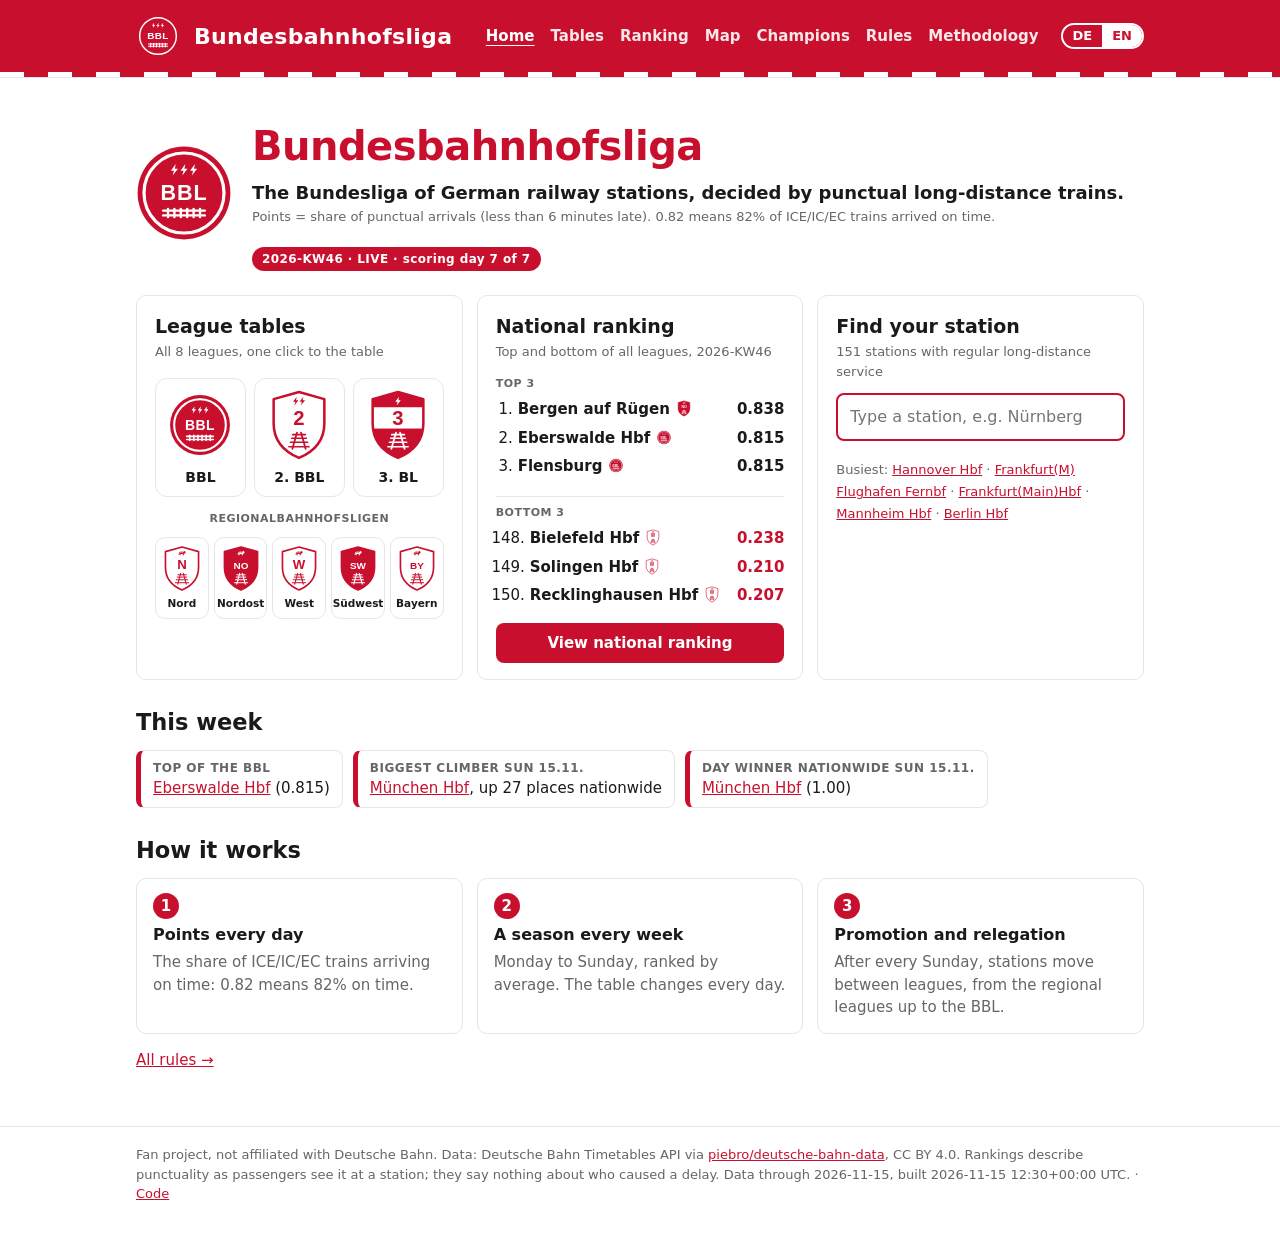
==== docs/index.html @ b78bf8c7 "Map page: 16 states coloured by punctuality relative to Germany - Day / week (any KW) / 4 weeks, cum" ====
<!doctype html>
<html lang="de">
<head>
<meta charset="utf-8">
<meta name="viewport" content="width=device-width, initial-scale=1">
<title>Bundesbahnhofsliga · Die Liga der Bahnhöfe</title>
<meta name="description" content="Die Bundesliga der Bahnhöfe: eine wöchentliche Tabelle der deutschen Fernverkehrsbahnhöfe, entschieden von pünktlichen ICE, IC und EC. The Bundesliga of German railway stations, decided by punctual long-distance trains.">
<meta property="og:type" content="website">
<meta property="og:url" content="https://awthura.github.io/bundesbahnhofsliga/">
<meta property="og:title" content="Bundesbahnhofsliga · Die Bundesliga der Bahnhöfe">
<meta property="og:description" content="Nur jeder zweite Fernzug kommt pünktlich an. Wie schlägt sich dein Bahnhof? Jede Woche eine Tabelle mit Auf- und Abstieg. Only every second long-distance train is on time: how does your station rank?">
<meta property="og:image" content="https://awthura.github.io/bundesbahnhofsliga/assets/share.png?v=kw45">
<meta property="og:image:width" content="1200">
<meta property="og:image:height" content="630">
<meta name="twitter:card" content="summary_large_image">
<link rel="icon" href="assets/logos/favicon.svg">
<link rel="stylesheet" href="assets/style.css?v=07614f7e9a">
<script>(function(){var l;try{l=new URLSearchParams(location.search).get("lang")||localStorage.getItem("bbl-lang")}catch(e){}
if(l!=="de"&&l!=="en")l=/^de\b/i.test(navigator.language||"")?"de":"en";document.documentElement.dataset.lang=l;document.documentElement.lang=l})();</script>
<script>(function(){var p=new URLSearchParams(location.search);if(p.has("liga")||p.has("season")){location.replace("tables.html"+location.search);}})();</script>
</head>
<body>
<main class="wrap home">
  <section class="hero">
    <img src="assets/logos/bbl.svg" alt="" class="hero-logo">
    <div>
      <h1 class="hero-title">Bundesbahnhofsliga</h1>
      <p class="tagline" id="tagline"></p>
      <p class="sub score-hint" id="score-hint"></p>
      <span class="live-pill" id="live"></span>
    </div>
  </section>

  <section class="home-grid">
    <div class="card home-card" id="card-tables">
      <h2 id="t-tables"></h2><p class="sub" id="t-tables-sub"></p>
      <div class="crest-row" id="crests"></div>
      <div class="crest-label" id="regional"></div>
      <div class="crest-row small" id="crests-rl"></div>
    </div>
    <div class="card home-card" id="card-ranking">
      <h2 id="t-ranking"></h2><p class="sub" id="t-ranking-sub"></p>
      <div class="podium-label" id="top-label"></div>
      <ol class="podium" id="podium"></ol>
      <div class="podium-label" id="bottom-label"></div>
      <ol class="podium bottom" id="bottom"></ol>
      <a class="btn" id="ranking-btn" href="ranking.html"></a>
    </div>
    <div class="card home-card" id="card-search">
      <h2 id="t-search"></h2><p class="sub" id="t-search-sub"></p>
      <div class="search">
        <input id="q" type="search" autocomplete="off" spellcheck="false" aria-autocomplete="list" aria-controls="results">
        <ul id="results" role="listbox"></ul>
      </div>
      <p class="popular" id="popular"></p>
    </div>
  </section>

  <h2 id="t-week"></h2>
  <div class="badges" id="week"></div>

  <h2 id="t-how"></h2>
  <div class="steps" id="steps"></div>
  <p><a id="rules-link" href="rules.html"></a></p>
</main>
<script src="assets/app.js?v=5f9eadd17e"></script>
<script>
chrome("index.html");
const $$ = (id, txt) => ($(id).textContent = txt);
$$("#tagline", T.tagline); $$("#score-hint", T.score_hint);
$$("#t-tables", T.home_tables); $$("#t-tables-sub", T.home_tables_sub); $$("#regional", "Regionalbahnhofsligen");
$$("#t-ranking", T.home_ranking); $$("#ranking-btn", T.home_ranking_btn);
$$("#t-search", T.home_search); $("#q").placeholder = T.home_search_ph;
$$("#t-week", T.home_week); $$("#t-how", T.home_how); $$("#rules-link", T.home_rules + " →");
$("#steps").innerHTML = T.home_steps.map(([n, h, t]) => `<div class="card step"><b class="step-n">${n}</b><h3>${h}</h3><p class="sub">${t}</p></div>`).join("");

(async () => {
  const meta = await getJSON("data/meta.json");
  stamp(meta);
  const s = await getJSON(`data/season/${meta.latest}.json`);
  const k = s.matchdays.length - 1;
  $$("#live", s.complete ? T.home_done(s.id) : T.home_live(s.id, s.matchdays.length));

  // league tables card: the three national leagues
  // all leagues, each straight to its table: national ones big, the five regional ones smaller
  const crest = (l, label) => `<a href="tables.html?liga=${l}&lang=${LANG}" class="crest-link" title="${esc(s.leagues[l].name)}"><img src="${logo(l)}" alt=""><span>${esc(label)}</span></a>`;
  $("#crests").innerHTML = s.league_order.filter((l) => !l.startsWith("RL")).map((l) => crest(l, s.leagues[l].short)).join("");
  $("#crests-rl").innerHTML = s.league_order.filter((l) => l.startsWith("RL")).map((l) => crest(l, s.leagues[l].name.replace("Regionalbahnhofsliga ", ""))).join("");

  // national ranking card: top 3 this week
  const nat = nationalTable(s, k);
  $$("#t-ranking-sub", T.home_ranking_sub(s.id));
  const item = (r) => `<li value="${r.nrank}"><a href="${stLink(r.eva)}">${esc(r.station)}</a> <img src="${logo(r.league)}" alt="" title="${esc(s.leagues[r.league].short)}"> <b>${num(r.avg, 3)}</b></li>`;
  $$("#top-label", T.home_top3); $$("#bottom-label", T.home_bottom3);
  $("#podium").innerHTML = nat.slice(0, 3).map(item).join("");
  const ranked = nat.filter((r) => r.ranked);   // only stations scored on enough days count as bottom 3
  $("#bottom").innerHTML = ranked.slice(-3).map(item).join("");
  $("#ranking-btn").href = `ranking.html?lang=${LANG}`;

  // this week: BBL leader, biggest climber since the day before, day winner nationwide
  const items = [];
  const bbl = s.leagues["1"]?.tables[k]?.find((r) => r.ranked);
  if (bbl) items.push([T.home_leader, `<a href="${stLink(bbl.eva)}">${esc(bbl.station)}</a> (${num(bbl.avg, 3)})`]);
  if (k > 0) {
    const before = Object.fromEntries(nationalTable(s, k - 1).map((r) => [r.eva, r.nrank]));
    const up = nat.filter((r) => before[r.eva]).map((r) => [r, before[r.eva] - r.nrank]).sort((a, b) => b[1] - a[1])[0];
    if (up && up[1] > 0) items.push([T.home_climber(dayLabel(s.matchdays[k])), `<a href="${stLink(up[0].eva)}">${esc(up[0].station)}</a>, ${T.home_climb_txt(up[1])}`]);
  }
  let best = null;
  for (const r of nat) { const p = r.form[r.form.length - 1]; if (p != null && (!best || p > best.p)) best = { p, r }; }
  if (best) items.push([T.home_day(dayLabel(s.matchdays[k])), `<a href="${stLink(best.r.eva)}">${esc(best.r.station)}</a> (${num(best.p)})`]);
  $("#week").innerHTML = items.map(([h, v]) => `<div class="badge"><b>${h}</b>${v}</div>`).join("");

  // search
  const list = Object.entries(meta.stations).map(([eva, x]) => ({ eva, name: x.name, league: x.league, key: fold(x.name) }));
  $$("#t-search-sub", T.home_search_sub(list.filter((x) => x.league).length));
  const q = $("#q"), res = $("#results");
  let hits = [], sel = 0;
  const draw = () => {
    const t = fold(q.value);
    if (!t) { res.innerHTML = ""; return; }
    const words = t.split(" ");
    hits = list.filter((x) => words.every((w) => x.key.includes(w)))
      .sort((a, b) => (a.key.startsWith(t) ? 0 : 1) - (b.key.startsWith(t) ? 0 : 1) || a.name.localeCompare(b.name, "de")).slice(0, 8);
    sel = Math.min(sel, Math.max(hits.length - 1, 0));
    res.innerHTML = hits.length ? hits.map((x, i) => `<li role="option" class="${i === sel ? "on" : ""}" data-i="${i}">
      ${x.league ? `<img src="${logo(x.league)}" alt="">` : ""}<span>${esc(x.name)}</span></li>`).join("")
      : `<li class="none">${T.home_search_none}</li>`;
    res.querySelectorAll("li[data-i]").forEach((li) => (li.onmousedown = () => go(hits[+li.dataset.i])));
  };
  const go = (x) => { if (x) location.href = stLink(x.eva); };
  q.addEventListener("input", () => { sel = 0; draw(); });
  const busiest = list.filter((x) => x.league).sort((a, b) => (meta.stations[b.eva].per_day || 0) - (meta.stations[a.eva].per_day || 0)).slice(0, 5);
  $("#popular").innerHTML = `${T.home_popular}: ` + busiest.map((x) => `<a href="${stLink(x.eva)}">${esc(x.name)}</a>`).join(" · ");
  const pre = new URLSearchParams(location.search).get("q");
  if (pre) { q.value = pre; draw(); }
  q.addEventListener("keydown", (e) => {
    if (e.key === "ArrowDown") { sel = Math.min(sel + 1, hits.length - 1); draw(); e.preventDefault(); }
    else if (e.key === "ArrowUp") { sel = Math.max(sel - 1, 0); draw(); e.preventDefault(); }
    else if (e.key === "Enter") go(hits[sel]);
    else if (e.key === "Escape") { q.value = ""; draw(); }
  });
})().catch((e) => { console.error(e); $("#week").innerHTML = `<p>${T.load_error(esc(e.message))}</p>`; });
</script>
</body>
</html>
---- docs/assets/style.css ----
:root {
  --red: #c8102e;
  --red-dark: #9b0c23;
  --red-soft: #fbe9ec;
  --ink: #1a1a1a;
  --muted: #666;
  --line: #e6e6e6;
  --bg: #ffffff;
  --panel: #ffffff;
  --up: #1f7a3a;
  --up-soft: #e6f4ea;
  --down-soft: #fde8e8;
  --po-soft: #fff4d6;
}
@media (prefers-color-scheme: dark) {
  :root:not([data-theme="light"]) {
    --ink: #f2f2f2; --muted: #a8a8a8; --line: #333; --bg: #141414; --panel: #1c1c1c;
    --red-soft: #3a1219; --up-soft: #15301e; --down-soft: #3a1515; --po-soft: #3a3012; --up: #59c27a;
  }
}
* { box-sizing: border-box; }
html, body { margin: 0; background: var(--bg); color: var(--ink);
  font: 15px/1.5 system-ui, -apple-system, "Segoe UI", Roboto, Helvetica, Arial, sans-serif; }
a { color: var(--red); }
header.top { background: var(--red); color: #fff; }
header.top .wrap { display: flex; align-items: center; gap: 14px; padding: 14px 16px; }
header.top img { width: 44px; height: 44px; }
header.top h1 { margin: 0; font-size: 22px; letter-spacing: .3px; font-weight: 900; }
header.top h1 a { color: #fff; text-decoration: none; }
header.top nav { margin-left: auto; display: flex; gap: 16px; align-items: center; }
header.top nav a { color: #fff; text-decoration: none; font-weight: 600; opacity: .9; }
header.top nav a:hover, header.top nav a.on { opacity: 1; text-decoration: underline; text-underline-offset: 4px; }
.stripe { height: 6px; background: repeating-linear-gradient(90deg, #fff 0 24px, var(--red) 24px 48px); border-bottom: 1px solid var(--line); }
.wrap { max-width: 1040px; margin: 0 auto; padding: 0 16px; }
main.wrap { padding-top: 20px; padding-bottom: 40px; }
.sub { color: var(--muted); margin: 4px 0 16px; }

.tabs { display: flex; gap: 8px; flex-wrap: wrap; margin: 12px 0; }
.tab { display: flex; align-items: center; gap: 8px; border: 2px solid var(--red); background: var(--panel);
  color: var(--red); padding: 6px 12px 6px 8px; border-radius: 999px; font-weight: 700; cursor: pointer; font-size: 14px; }
.tab img { width: 22px; height: 26px; }
.tab.on { background: var(--red); color: #fff; }
.matchdays { display: flex; gap: 6px; flex-wrap: wrap; align-items: center; margin: 8px 0 14px; color: var(--muted); font-size: 13px; }
.matchdays button { border: 1px solid var(--line); background: var(--panel); color: var(--ink); border-radius: 6px;
  padding: 4px 9px; cursor: pointer; font: inherit; }
.matchdays button.on { border-color: var(--red); background: var(--red); color: #fff; }
select { font: inherit; padding: 4px 6px; border-radius: 6px; border: 1px solid var(--line); background: var(--panel); color: var(--ink); }

.league-head { display: flex; align-items: center; gap: 14px; margin: 8px 0; }
.league-head img { width: 56px; height: 66px; }
.league-head h2 { margin: 0; font-size: 22px; }
.badges { display: flex; gap: 10px; flex-wrap: wrap; margin: 10px 0 16px; }
.badge { border: 1px solid var(--line); border-left: 5px solid var(--red); border-radius: 8px; padding: 8px 12px; background: var(--panel); min-width: 190px; }
.badge b { display: block; font-size: 12px; color: var(--muted); text-transform: uppercase; letter-spacing: .5px; }

.tablewrap { overflow-x: auto; border: 1px solid var(--line); border-radius: 10px; }
table { border-collapse: collapse; width: 100%; background: var(--panel); }
th, td { padding: 8px 10px; text-align: left; white-space: nowrap; }
thead th { background: var(--ink); color: var(--bg); font-size: 12px; text-transform: uppercase; letter-spacing: .5px; }
tbody tr { border-top: 1px solid var(--line); }
td.num, th.num { text-align: right; font-variant-numeric: tabular-nums; }
td.rank { font-weight: 800; width: 1%; }
tr.up td.rank { box-shadow: inset 4px 0 var(--up); }
tr.up { background: var(--up-soft); }
tr.down td.rank { box-shadow: inset 4px 0 var(--red); }
tr.down { background: var(--down-soft); }
tr.po td.rank { box-shadow: inset 4px 0 #d99a00; }
tr.po { background: var(--po-soft); }
.legend .lp::before { background: #d99a00; }
tr.unranked { color: var(--muted); }
td.st a { color: var(--ink); text-decoration: none; font-weight: 600; }
td.st a:hover { color: var(--red); text-decoration: underline; }
.tag { font-size: 11px; font-weight: 700; padding: 1px 6px; border-radius: 4px; margin-left: 6px; vertical-align: 1px; }
.tag.new { background: var(--red-soft); color: var(--red); }
.tag.up { background: var(--up-soft); color: var(--up); }
.trend { font-weight: 700; font-size: 13px; }
.trend.u { color: var(--up); } .trend.d { color: var(--red); } .trend.s { color: var(--muted); }
.form { display: inline-flex; gap: 3px; }
.form i { width: 18px; height: 18px; border-radius: 3px; display: inline-block; font-style: normal; font-size: 9px;
  line-height: 18px; text-align: center; color: #fff; font-weight: 700; }
.form i.x { background: var(--line); color: var(--muted); }
.legend { display: flex; gap: 16px; flex-wrap: wrap; font-size: 13px; color: var(--muted); margin: 10px 0; }
.legend span::before { content: ""; display: inline-block; width: 12px; height: 12px; border-radius: 2px; margin-right: 6px; vertical-align: -1px; }
.legend .lu::before { background: var(--up); } .legend .ld::before { background: var(--red); }

.moves { display: grid; grid-template-columns: repeat(auto-fit, minmax(240px, 1fr)); gap: 12px; }
.card { border: 1px solid var(--line); border-radius: 10px; padding: 12px 14px; background: var(--panel); }
.card h3 { margin: 0 0 6px; font-size: 15px; }
.card ul { margin: 0; padding-left: 18px; }

.prose { max-width: 720px; }
.prose h2 { border-bottom: 3px solid var(--red); padding-bottom: 4px; margin-top: 32px; }
.example { background: var(--red-soft); border-radius: 10px; padding: 12px 16px; }
.crests { display: flex; gap: 18px; flex-wrap: wrap; }
.crests figure { margin: 0; text-align: center; font-size: 13px; max-width: 170px; }
.crests img { width: 70px; height: 83px; }

.chart { width: 100%; height: 180px; }
.kpis { display: grid; grid-template-columns: repeat(auto-fit, minmax(150px, 1fr)); gap: 10px; margin: 14px 0; }
.kpi { border: 1px solid var(--line); border-radius: 10px; padding: 10px 12px; background: var(--panel); }
.kpi b { display: block; font-size: 22px; }
.kpi span { color: var(--muted); font-size: 12px; }

footer { border-top: 1px solid var(--line); color: var(--muted); font-size: 13px; padding: 18px 0 30px; }
@media (max-width: 960px) { .hide-md { display: none; } }
@media (max-width: 980px) {   /* five menu items + language switch: move the menu under the title */
  header.top .wrap { flex-wrap: wrap; gap: 10px; }
  header.top nav { margin-left: 0; width: 100%; flex-wrap: wrap; gap: 6px 14px; }
  header.top nav .lang { margin-left: auto; }
}
@media (max-width: 640px) {
  header.top .wrap { flex-wrap: wrap; gap: 10px; padding: 12px 16px; }
  header.top img { width: 36px; height: 36px; }
  header.top h1 { font-size: 20px; }
  header.top nav { margin-left: 0; width: 100%; gap: 6px 12px; font-size: 14px; flex-wrap: wrap; }
  header.top nav .lang { margin-left: auto; }
  main.wrap { padding-top: 14px; }
  th, td { padding: 7px 5px; }
  th:first-child, td:first-child { padding-left: 8px; }
  th:last-child, td:last-child { padding-right: 8px; }
  td.st { white-space: normal; min-width: 0; }
  td.num, th.num { padding-left: 12px; }
  .hide-sm { display: none; }
  /* swipeable single rows instead of 4 rows of pills */
  .tabs, #matchdays { flex-wrap: nowrap; overflow-x: auto; scrollbar-width: none; -webkit-overflow-scrolling: touch;
    margin-right: -16px; padding-right: 16px; scroll-padding: 0 16px; }
  .tabs::-webkit-scrollbar, #matchdays::-webkit-scrollbar { display: none; }
  .tab, #matchdays button { flex: 0 0 auto; }
  #matchdays { white-space: nowrap; }
  .league-head img { width: 44px; height: 52px; }
  .league-head h2 { font-size: 19px; }
  .badges { gap: 8px; }
  .badge { min-width: 0; flex: 1 1 140px; padding: 6px 10px; font-size: 14px; }
  .badge b { font-size: 10px; }
  .legend { gap: 6px 14px; font-size: 12px; }
  .kpi b { font-size: 19px; }
  .crests { gap: 12px; }
  .crests img { width: 56px; height: 66px; }
  .crests figure { max-width: 46%; }
}

/* language switcher and bilingual blocks */
header.top nav .lang { display: inline-flex; border: 2px solid #fff; border-radius: 999px; overflow: hidden; margin-left: 6px; }
header.top nav .lang a { padding: 1px 10px; font-size: 13px; opacity: 1; text-decoration: none; }
header.top nav .lang a.on { background: #fff; color: var(--red); }
html[data-lang="de"] .i18n[lang="en"], html[data-lang="en"] .i18n[lang="de"] { display: none; }
.tagline { margin: 0 0 2px; font-size: 16px; font-weight: 600; line-height: 1.4; }
@media (max-width: 640px) { .tagline { font-size: 14px; } }

/* forecast card */
.forecast-card { border: 1px solid var(--line); border-radius: 12px; padding: 14px 16px; background: var(--panel); margin: 16px 0 6px; }
.forecast-card h3 { margin: 0 0 4px; font-size: 13px; text-transform: uppercase; letter-spacing: .5px; color: var(--muted); }
.mk-head { display: grid; grid-template-columns: 1fr 1fr; gap: 20px; align-items: center; margin-bottom: 6px; }
.mk-q { font-size: 18px; font-weight: 700; line-height: 1.35; }
.mk-odds { display: grid; grid-template-columns: 1fr 1fr; gap: 10px; }
.mk-odds > div { border-radius: 10px; padding: 10px 14px; display: flex; justify-content: space-between; align-items: baseline; font-weight: 700; }
.mk-odds b { font-size: 24px; }
.mk-yes { background: var(--up-soft); color: var(--up); }
.mk-no { background: var(--down-soft); color: var(--red); }
.mk-bar { height: 8px; border-radius: 999px; background: var(--red); overflow: hidden; margin: 10px 0 4px; }
.mk-bar i { display: block; height: 100%; background: var(--up); }
.mk-chart { width: 100%; display: block; }
.mk-small { font-size: 12px; }
@media (max-width: 640px) { .mk-head { grid-template-columns: 1fr; gap: 12px; } .mk-q { font-size: 16px; } .mk-odds b { font-size: 20px; } }
.pyramid { border: 1px solid var(--line); border-radius: 12px; padding: 12px; background: var(--panel); }
.kpi b.kpi-small { font-size: 18px; }
.kpi b.kpi-small span, .kpi b span { display: block; font-size: 12px; font-weight: 400; color: var(--muted); margin-top: 2px; }
.kpi b.kpi-small a { color: var(--ink); }
.score-hint { margin: 0 0 14px; font-size: 13px; }
.freq { border: 1px solid var(--line); border-radius: 10px; padding: 10px 12px; background: var(--panel); margin: 4px 0 10px; }
.freq-row { display: flex; gap: 12px; align-items: center; flex-wrap: wrap; }
.freq input[type=range] { flex: 1 1 220px; accent-color: var(--red); }
.freq-presets { display: flex; gap: 6px; flex-wrap: wrap; }
.freq-presets button { border: 1px solid var(--line); background: var(--panel); color: var(--ink); border-radius: 6px; padding: 4px 9px; cursor: pointer; font: inherit; font-size: 13px; }
.freq-presets button.on { border-color: var(--red); background: var(--red); color: #fff; }
.freq .sub { margin: 6px 0 0; font-size: 13px; }

/* homepage */
.home h2 { margin: 26px 0 10px; }
.hero { display: flex; gap: 20px; align-items: center; padding: 18px 0 6px; }
.hero-logo { width: 96px; height: 96px; flex: 0 0 auto; }
.hero-title { margin: 0; font-size: 40px; font-weight: 900; letter-spacing: -0.5px; color: var(--red); }
.hero .tagline { font-size: 18px; margin: 4px 0 2px; }
.live-pill { display: inline-block; margin-top: 6px; background: var(--red); color: #fff; font-weight: 700; font-size: 12px;
  letter-spacing: .4px; border-radius: 999px; padding: 3px 10px; }
.home-grid { display: grid; grid-template-columns: repeat(3, 1fr); gap: 14px; margin-top: 18px; }
.home-card { display: flex; flex-direction: column; padding: 16px 18px; }
.home-card h2 { margin: 0; font-size: 19px; }
.home-card .sub { margin: 2px 0 12px; font-size: 13px; }
.crest-row { display: flex; justify-content: space-around; gap: 8px; margin: 4px 0 12px; }
.crest-link { display: flex; flex-direction: column; align-items: center; gap: 6px; color: var(--ink); text-decoration: none; font-weight: 700; font-size: 14px; }
.crest-link img { width: 62px; height: 72px; transition: transform .15s; }
.crest-link:hover img { transform: translateY(-3px); }
.small-link { margin-top: auto; font-size: 13px; }
.podium { margin: 0 0 10px; padding-left: 22px; }
.podium li { margin: 6px 0; }
.podium li a { color: var(--ink); font-weight: 600; text-decoration: none; }
.podium li a:hover { color: var(--red); }
.podium img { width: 14px; height: 17px; vertical-align: -3px; margin: 0 2px; }
.podium b { float: right; }
.btn { margin-top: auto; display: block; text-align: center; background: var(--red); color: #fff; font-weight: 700;
  border-radius: 8px; padding: 9px 12px; text-decoration: none; }
.btn:hover { background: var(--red-dark); }
.search { position: relative; }
.search input { width: 100%; font: inherit; font-size: 16px; padding: 10px 12px; border: 2px solid var(--red); border-radius: 8px;
  background: var(--panel); color: var(--ink); }
.search ul { list-style: none; margin: 6px 0 0; padding: 0; }
.search li { display: flex; align-items: center; gap: 8px; padding: 7px 8px; border-radius: 6px; cursor: pointer; }
.search li img { width: 16px; height: 19px; }
.search li.on, .search li:hover { background: var(--red-soft); }
.search li.none { cursor: default; color: var(--muted); font-size: 13px; }
.steps { display: grid; grid-template-columns: repeat(3, 1fr); gap: 14px; }
.step { padding: 14px 16px; }
.step h3 { margin: 4px 0; font-size: 16px; }
.step .sub { margin: 0; }
.step-n { display: inline-block; width: 26px; height: 26px; border-radius: 50%; background: var(--red); color: #fff; text-align: center; line-height: 26px; }
@media (max-width: 860px) {
  .home-grid { grid-template-columns: 1fr; }
  #card-search { order: -1; }
  .steps { grid-template-columns: 1fr; }
}
@media (max-width: 640px) {
  .hero-logo { display: none; }
  .hero-title { font-size: 28px; }
  .hero .tagline { font-size: 15px; }
}
.popular { margin: 12px 0 0; font-size: 13px; color: var(--muted); line-height: 1.7; }
.crest-label { font-size: 11px; font-weight: 700; text-transform: uppercase; letter-spacing: .5px; color: var(--muted); text-align: center; margin: 2px 0 6px; }
.crest-row.small { margin-bottom: 0; gap: 2px; }
.crest-row.small .crest-link { font-size: 11px; font-weight: 600; gap: 4px; }
.crest-row.small .crest-link img { width: 40px; height: 47px; }
.running { font-weight: 700; color: var(--red); }
button.on .running { color: #fff; }
.view-row { margin: -4px 0 12px; }
.view-toggle { display: inline-flex; border: 2px solid var(--red); border-radius: 999px; overflow: hidden; }
.view-toggle button { border: 0; background: var(--panel); color: var(--red); font: inherit; font-weight: 700; font-size: 13px; padding: 5px 14px; cursor: pointer; }
.view-toggle button.on { background: var(--red); color: #fff; }
.mk-live { margin: 6px 0 0; font-size: 12px; }
/* homepage league tiles: each league is a rounded, clickable tile */
.crest-row { gap: 8px; }
.crest-link { flex: 1 1 0; min-width: 0; border: 1.5px solid var(--line); border-radius: 12px; padding: 10px 4px 8px;
  background: var(--panel); transition: border-color .15s, background .15s, transform .15s; }
.crest-link:hover, .crest-link:focus-visible { border-color: var(--red); background: var(--red-soft); transform: translateY(-2px); }
.crest-link:hover img { transform: none; }
.crest-row.small { gap: 5px; }
.crest-row.small .crest-link { padding: 7px 2px 6px; border-radius: 10px; }
.crest-row.small .crest-link span { font-size: 10.5px; white-space: nowrap; }
/* league links look and behave like station links: dark text, red and underlined on hover */
a.lg-link { color: var(--ink); text-decoration: none; font-weight: 600; white-space: nowrap; }
a.lg-link:hover, a.lg-link:focus-visible { color: var(--red); text-decoration: underline; }
a.lg-link.sub-link { font-weight: 400; color: var(--muted); }
a.lg-link.sub-link:hover { color: var(--red); }
.podium-label { font-size: 11px; font-weight: 700; text-transform: uppercase; letter-spacing: .5px; color: var(--muted); margin: 2px 0 0; }
.podium.bottom { margin-top: 0; padding-left: 34px; }
.podium.bottom b { color: var(--red); }
#bottom-label { border-top: 1px solid var(--line); padding-top: 8px; }
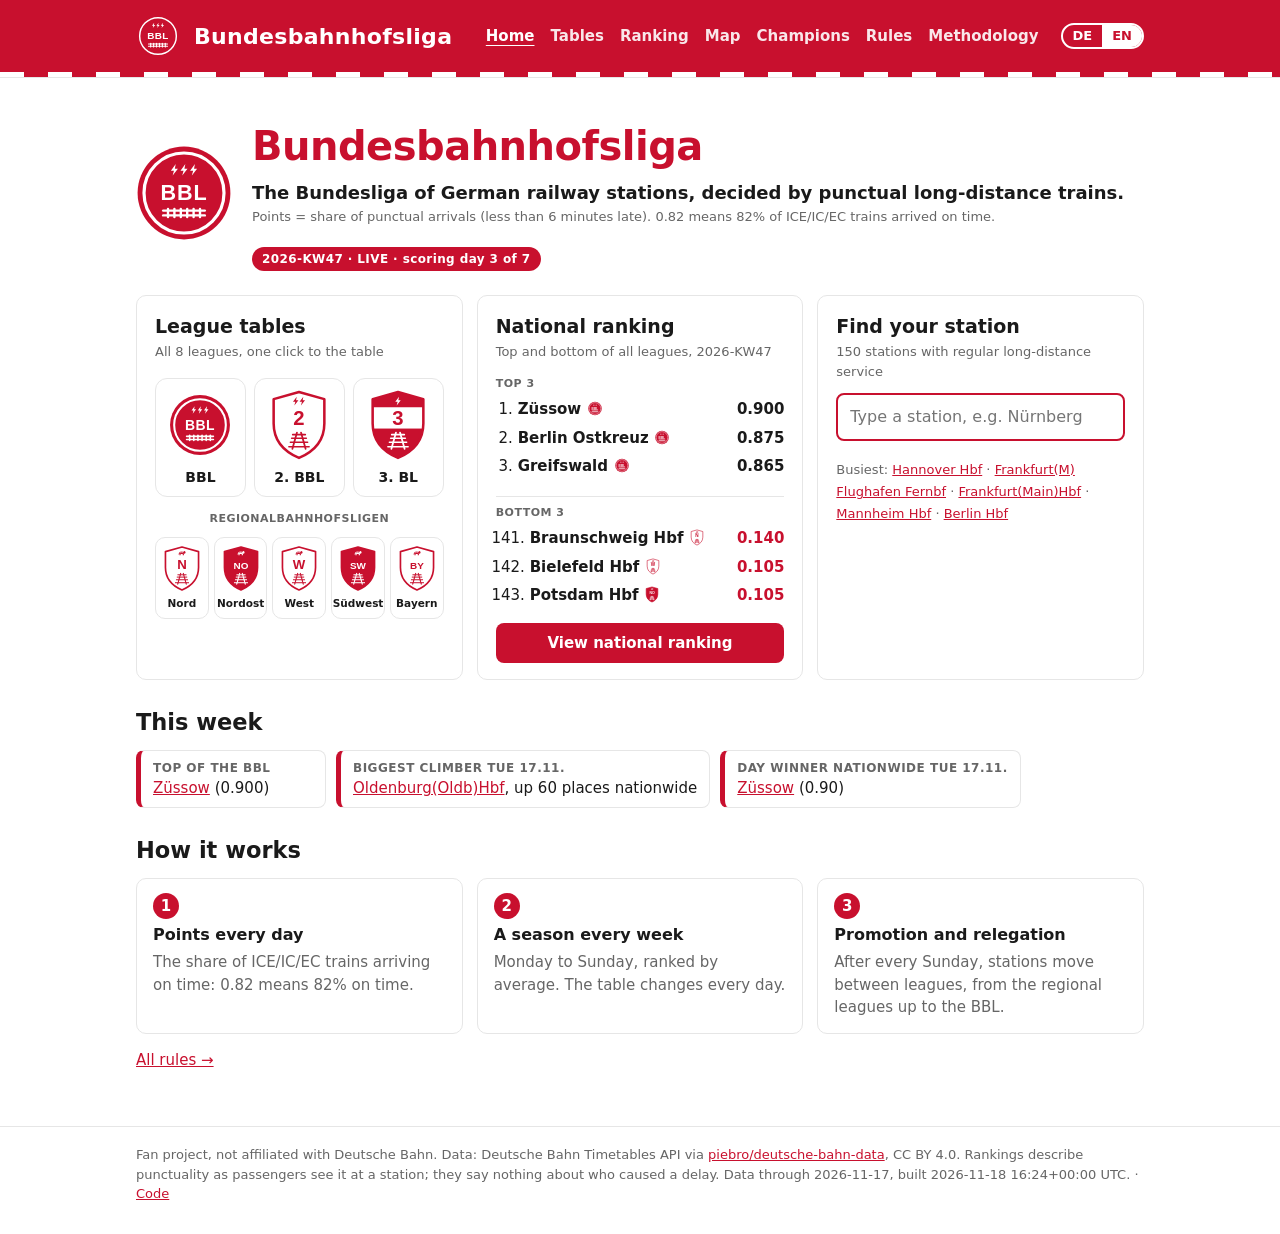
==== commit d5dc775e: "Fix live reporting: calendar-aware days, missing Monday trains, hourly updates - The site treated th" ====
--- a/docs/index.html
+++ b/docs/index.html
@@ -63,7 +63,7 @@
   <div class="steps" id="steps"></div>
   <p><a id="rules-link" href="rules.html"></a></p>
 </main>
-<script src="assets/app.js?v=5f9eadd17e"></script>
+<script src="assets/app.js?v=6119075df5"></script>
 <script>
 chrome("index.html");
 const $$ = (id, txt) => ($(id).textContent = txt);
@@ -79,7 +79,7 @@
   stamp(meta);
   const s = await getJSON(`data/season/${meta.latest}.json`);
   const k = s.matchdays.length - 1;
-  $$("#live", s.complete ? T.home_done(s.id) : T.home_live(s.id, s.matchdays.length));
+  $$("#live", s.complete ? T.home_done(s.id) : T.home_live(s.id, liveWeek(s, meta).n));
 
   // league tables card: the three national leagues
   // all leagues, each straight to its table: national ones big, the five regional ones smaller
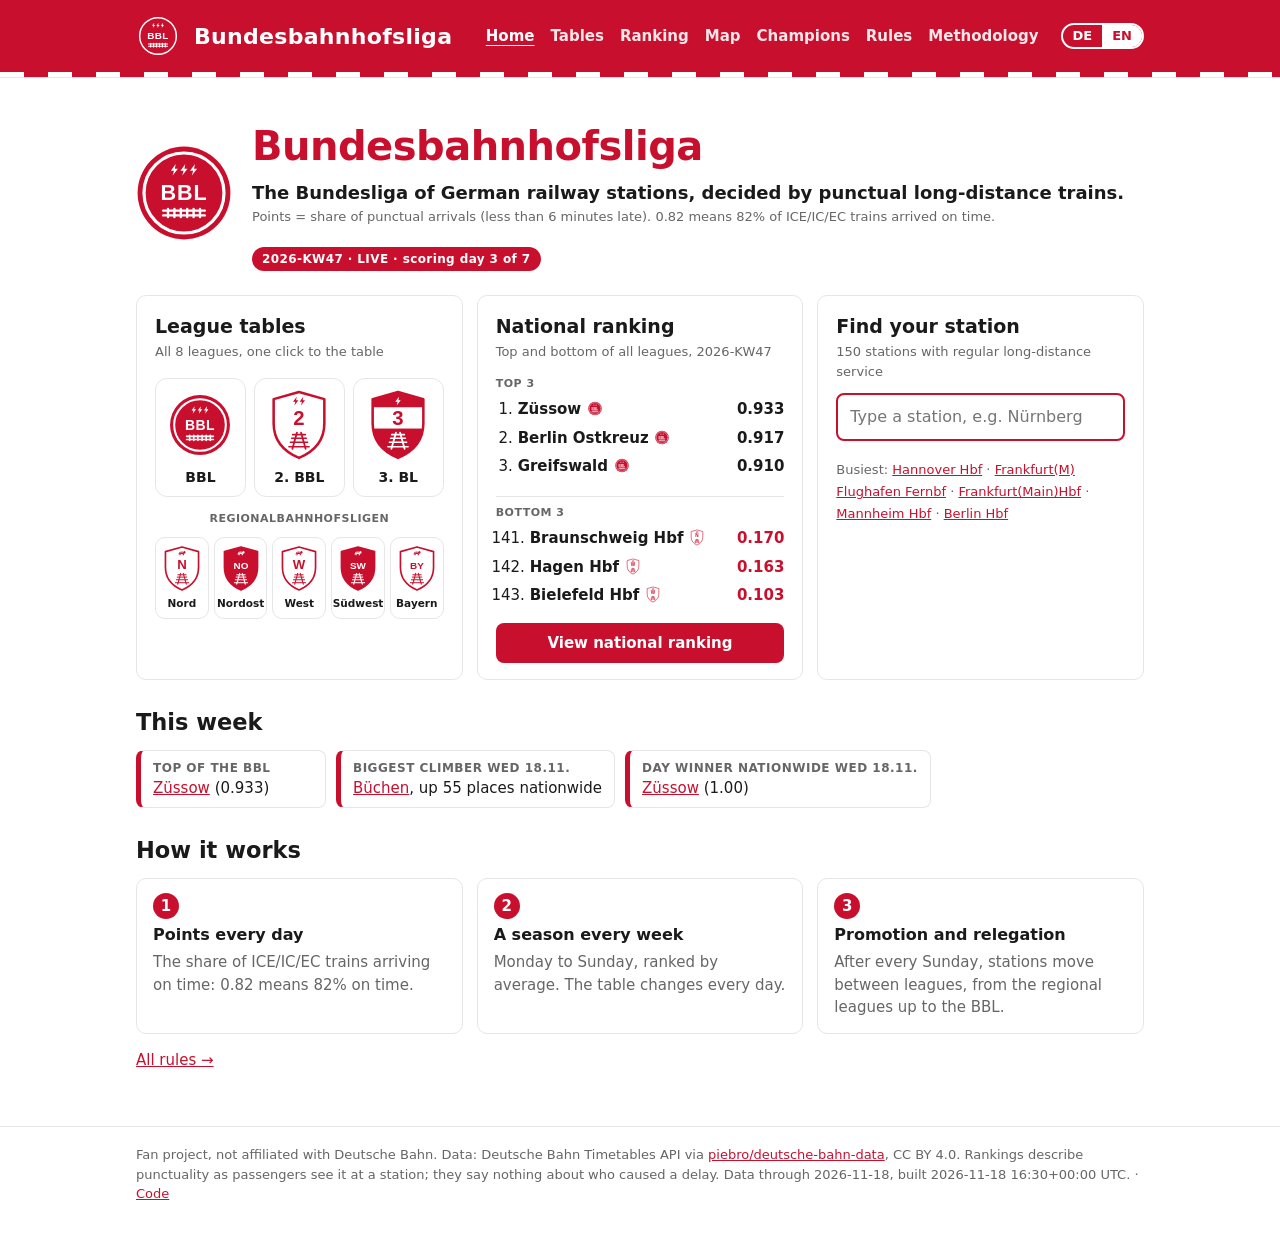
==== commit 83dce382: "Show cancellations (score unchanged) Cancelled arrivals already count as not punctual; now they are " ====
--- a/docs/index.html
+++ b/docs/index.html
@@ -63,7 +63,7 @@
   <div class="steps" id="steps"></div>
   <p><a id="rules-link" href="rules.html"></a></p>
 </main>
-<script src="assets/app.js?v=6119075df5"></script>
+<script src="assets/app.js?v=25f6be8f63"></script>
 <script>
 chrome("index.html");
 const $$ = (id, txt) => ($(id).textContent = txt);
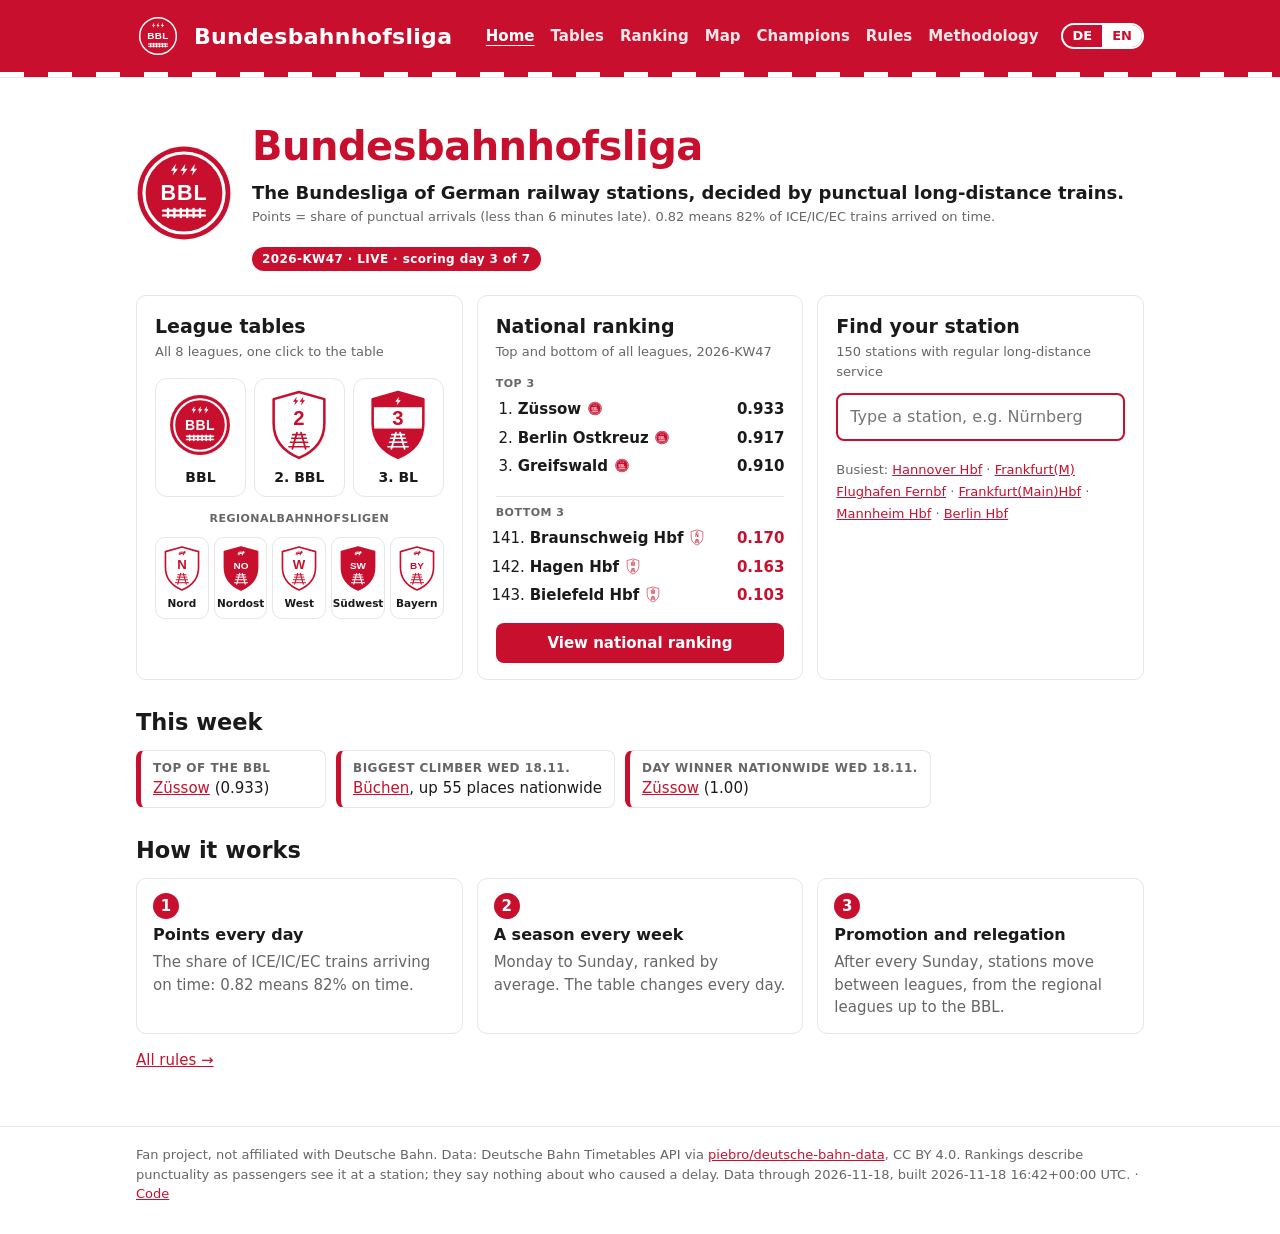
==== commit 2f5e0ee2: "Delay breakdown: per-station donut charts and map metrics with fixed punctuality colours - Daily cou" ====
--- a/docs/index.html
+++ b/docs/index.html
@@ -14,7 +14,7 @@
 <meta property="og:image:height" content="630">
 <meta name="twitter:card" content="summary_large_image">
 <link rel="icon" href="assets/logos/favicon.svg">
-<link rel="stylesheet" href="assets/style.css?v=07614f7e9a">
+<link rel="stylesheet" href="assets/style.css?v=3d279d046a">
 <script>(function(){var l;try{l=new URLSearchParams(location.search).get("lang")||localStorage.getItem("bbl-lang")}catch(e){}
 if(l!=="de"&&l!=="en")l=/^de\b/i.test(navigator.language||"")?"de":"en";document.documentElement.dataset.lang=l;document.documentElement.lang=l})();</script>
 <script>(function(){var p=new URLSearchParams(location.search);if(p.has("liga")||p.has("season")){location.replace("tables.html"+location.search);}})();</script>
@@ -63,7 +63,7 @@
   <div class="steps" id="steps"></div>
   <p><a id="rules-link" href="rules.html"></a></p>
 </main>
-<script src="assets/app.js?v=25f6be8f63"></script>
+<script src="assets/app.js?v=b0226252d3"></script>
 <script>
 chrome("index.html");
 const $$ = (id, txt) => ($(id).textContent = txt);
--- a/docs/assets/style.css
+++ b/docs/assets/style.css
@@ -11,11 +11,16 @@
   --up-soft: #e6f4ea;
   --down-soft: #fde8e8;
   --po-soft: #fff4d6;
+  /* delay charts (validated: colour-blind separation and contrast, light and dark) */
+  --mx-ok: #1f7a3a; --mx-late: #e39b1b; --mx-canc: #5f6670; --mx-hatch: rgba(255,255,255,.55);
+  --mx-b1: #e98a93; --mx-b2: #dc5a68; --mx-b3: #c8102e; --mx-b4: #960c22; --mx-b5: #5e0715;
 }
 @media (prefers-color-scheme: dark) {
   :root:not([data-theme="light"]) {
     --ink: #f2f2f2; --muted: #a8a8a8; --line: #333; --bg: #141414; --panel: #1c1c1c;
     --red-soft: #3a1219; --up-soft: #15301e; --down-soft: #3a1515; --po-soft: #3a3012; --up: #59c27a;
+    --mx-ok: #3fa564; --mx-late: #b8861a; --mx-canc: #8a9099; --mx-hatch: rgba(0,0,0,.45);
+    --mx-b1: #ffc2c7; --mx-b2: #f6909a; --mx-b3: #e8576a; --mx-b4: #d02e47; --mx-b5: #a51f36;
   }
 }
 * { box-sizing: border-box; }
@@ -254,3 +259,19 @@
 .podium.bottom { margin-top: 0; padding-left: 34px; }
 .podium.bottom b { color: var(--red); }
 #bottom-label { border-top: 1px solid var(--line); padding-top: 8px; }
+
+/* delay mix: two donuts with a legend each; one column on phones */
+.mix { display: grid; grid-template-columns: 1fr 1fr; gap: 14px; margin: 10px 0 4px; }
+@media (max-width: 640px) { .mix { grid-template-columns: 1fr; } }
+.mix-card { border: 1px solid var(--line); border-radius: 10px; padding: 12px 14px; background: var(--panel);
+  display: flex; gap: 14px; align-items: center; }
+.mix-card svg { width: 150px; height: 150px; flex: 0 0 150px; }
+.mix-card path { stroke: var(--panel); stroke-width: 2; }
+.mix-card path:hover { opacity: .8; }
+.mix-card h4 { margin: 0 0 6px; font-size: 14px; }
+.mix-leg { list-style: none; margin: 0; padding: 0; font-size: 13px; flex: 1; min-width: 0; }
+.mix-leg li { display: grid; grid-template-columns: 12px 1fr auto auto; gap: 6px; align-items: center; padding: 2px 0; }
+.mix-leg i { width: 12px; height: 12px; border-radius: 3px; display: inline-block; }
+.mix-leg .n { color: var(--muted); text-align: right; font-variant-numeric: tabular-nums; }
+.mix-leg .p { font-weight: 700; text-align: right; min-width: 52px; font-variant-numeric: tabular-nums; }
+@media (max-width: 400px) { .mix-card { flex-direction: column; align-items: stretch; } .mix-card svg { margin: 0 auto; } }
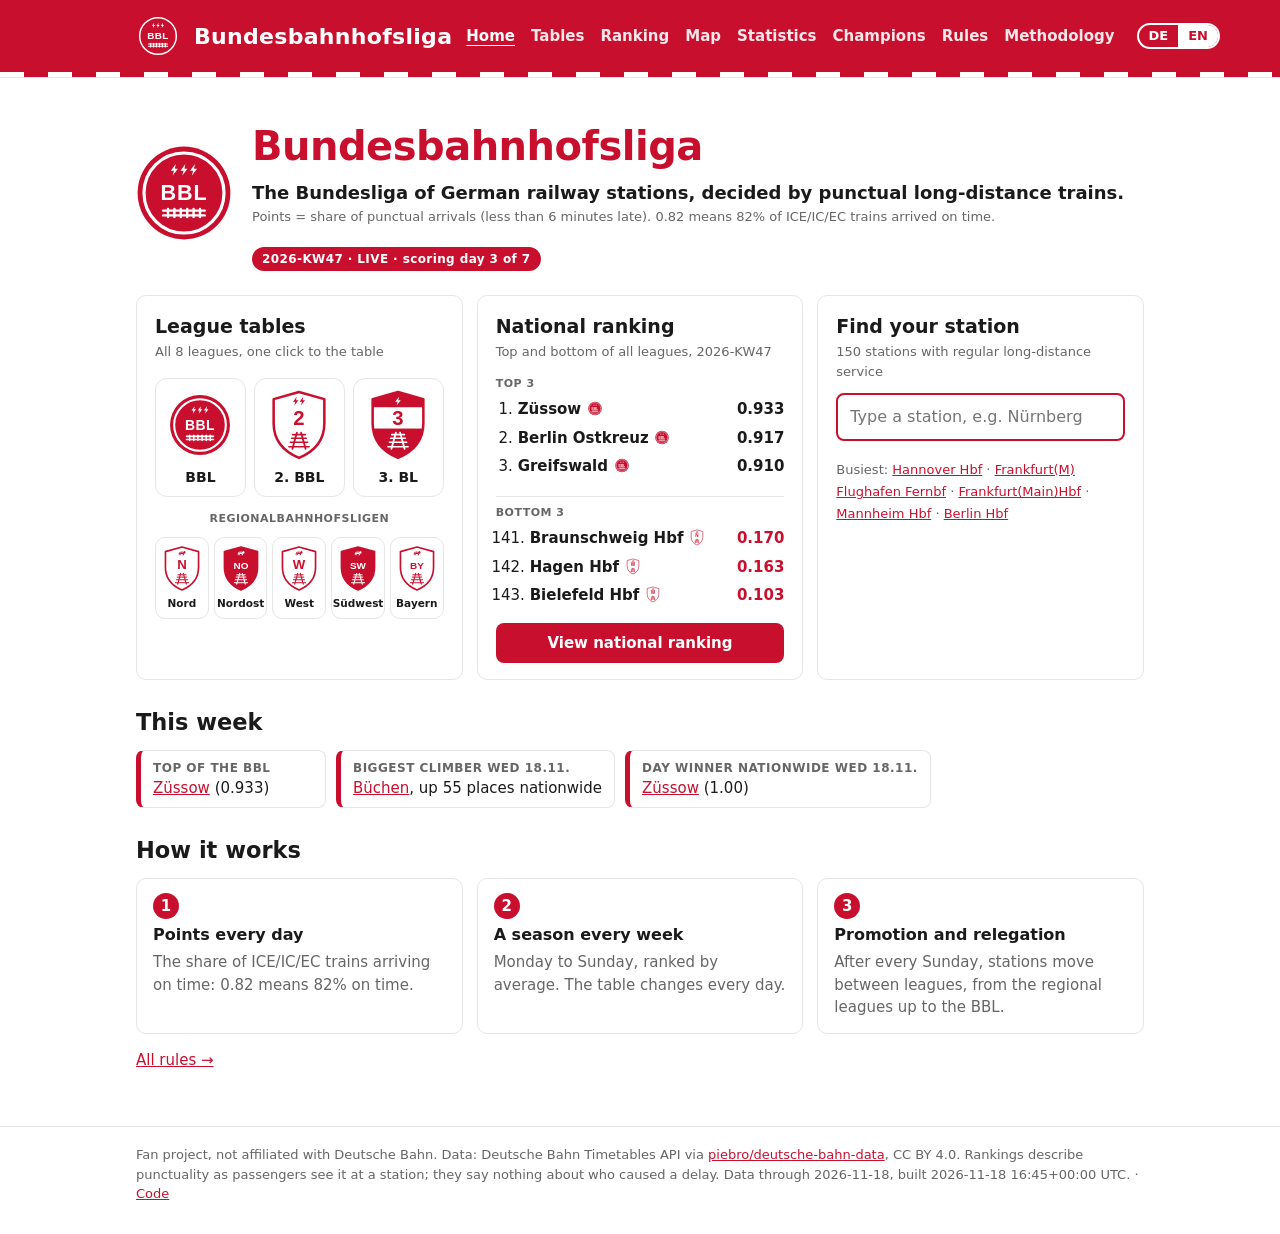
==== commit 4537a792: "National statistics page New 'Statistik / Statistics' page in the top bar: nationwide arrivals, on-t" ====
--- a/docs/index.html
+++ b/docs/index.html
@@ -63,7 +63,7 @@
   <div class="steps" id="steps"></div>
   <p><a id="rules-link" href="rules.html"></a></p>
 </main>
-<script src="assets/app.js?v=b0226252d3"></script>
+<script src="assets/app.js?v=a521ed520b"></script>
 <script>
 chrome("index.html");
 const $$ = (id, txt) => ($(id).textContent = txt);
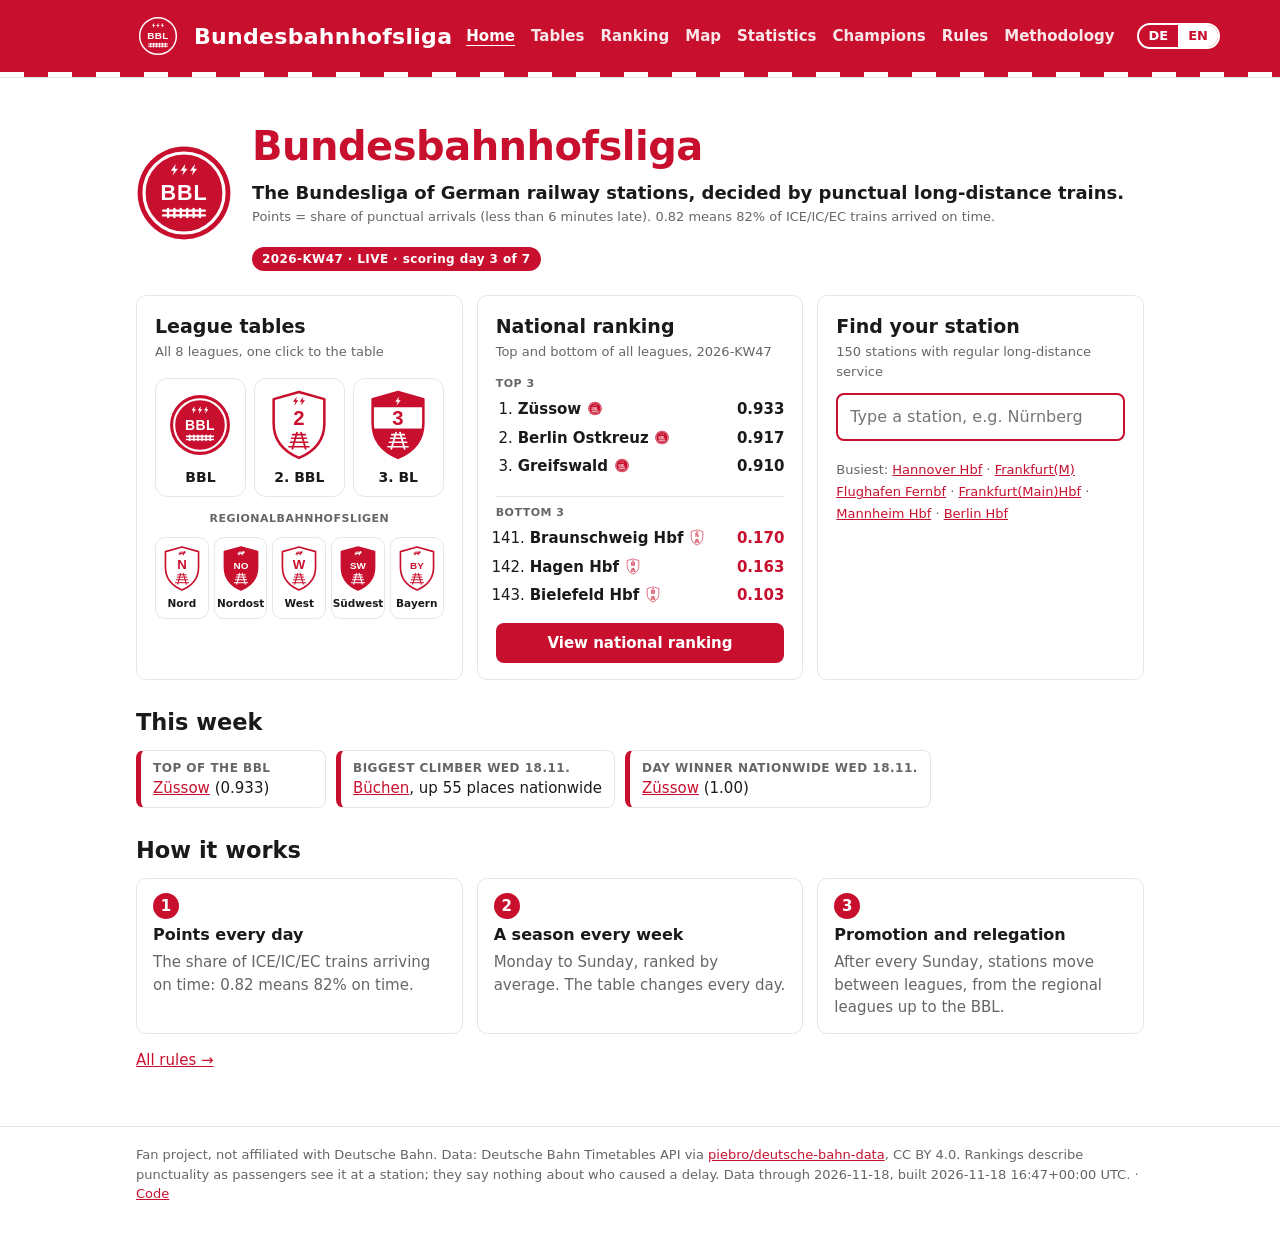
==== commit b48e5af6: "Station pages: 'share of punctual trains' instead of 'daily points' Co-Authored-By: Claude Opus 5.5 " ====
--- a/docs/index.html
+++ b/docs/index.html
@@ -63,7 +63,7 @@
   <div class="steps" id="steps"></div>
   <p><a id="rules-link" href="rules.html"></a></p>
 </main>
-<script src="assets/app.js?v=a521ed520b"></script>
+<script src="assets/app.js?v=77a7bb0717"></script>
 <script>
 chrome("index.html");
 const $$ = (id, txt) => ($(id).textContent = txt);
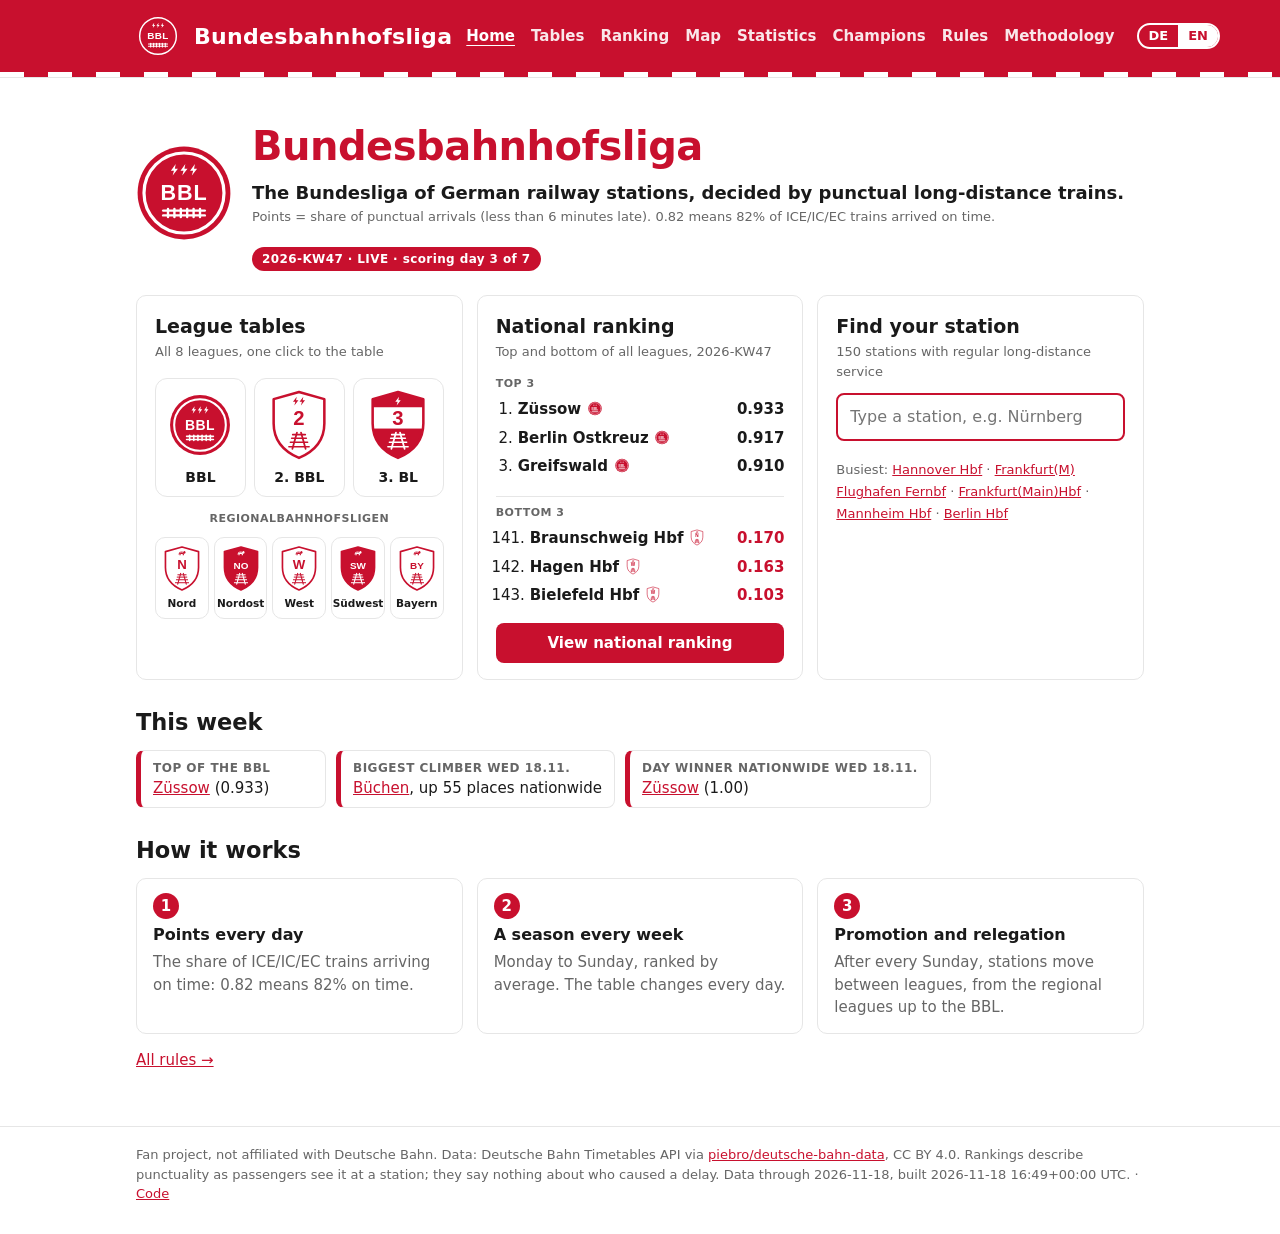
==== commit 1984f6cb: "Statistics page: filter by state A Bundesland selector (default: all of Germany, linkable via ?land=" ====
--- a/docs/index.html
+++ b/docs/index.html
@@ -63,7 +63,7 @@
   <div class="steps" id="steps"></div>
   <p><a id="rules-link" href="rules.html"></a></p>
 </main>
-<script src="assets/app.js?v=77a7bb0717"></script>
+<script src="assets/app.js?v=287587216c"></script>
 <script>
 chrome("index.html");
 const $$ = (id, txt) => ($(id).textContent = txt);
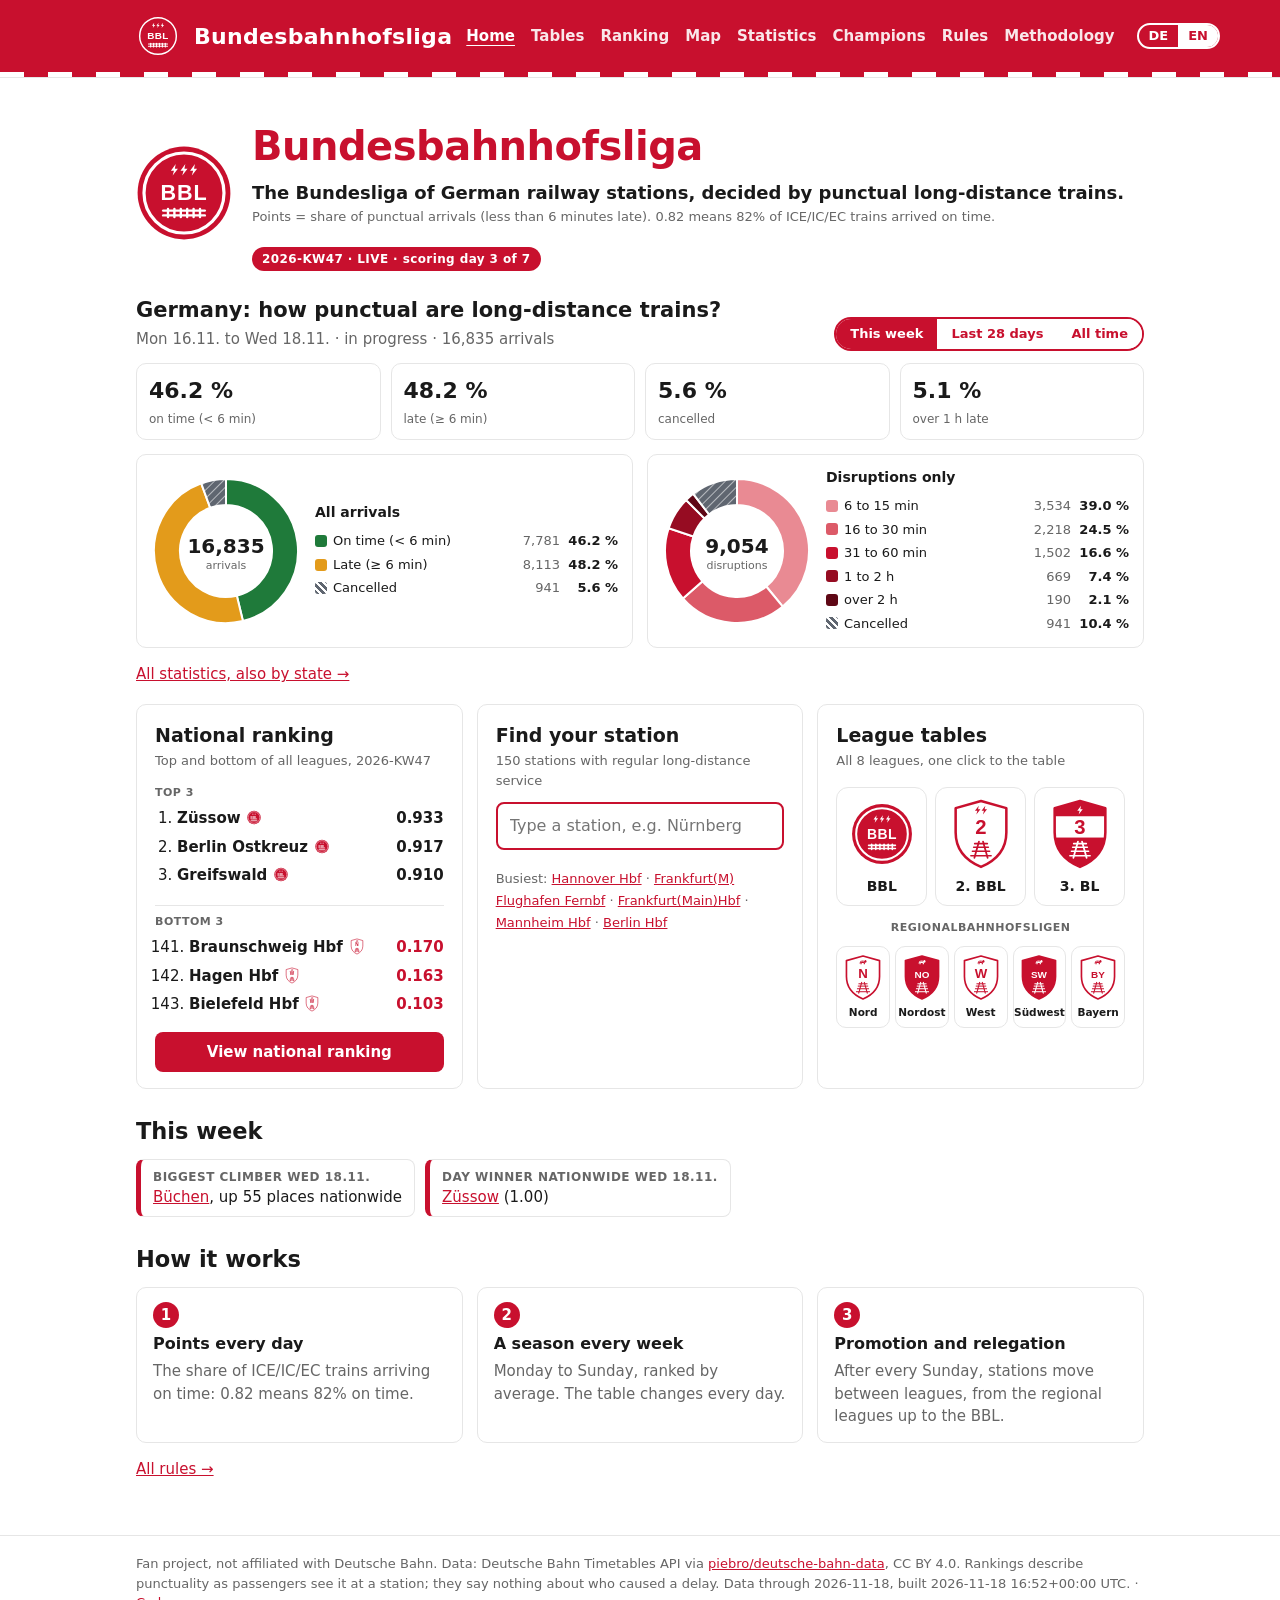
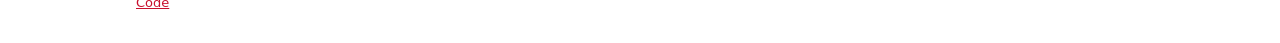
==== commit 9d21e046: "Homepage: national statistics first, leagues further down Nationwide on-time / late / cancelled numb" ====
--- a/docs/index.html
+++ b/docs/index.html
@@ -14,7 +14,7 @@
 <meta property="og:image:height" content="630">
 <meta name="twitter:card" content="summary_large_image">
 <link rel="icon" href="assets/logos/favicon.svg">
-<link rel="stylesheet" href="assets/style.css?v=3d279d046a">
+<link rel="stylesheet" href="assets/style.css?v=af3c884c76">
 <script>(function(){var l;try{l=new URLSearchParams(location.search).get("lang")||localStorage.getItem("bbl-lang")}catch(e){}
 if(l!=="de"&&l!=="en")l=/^de\b/i.test(navigator.language||"")?"de":"en";document.documentElement.dataset.lang=l;document.documentElement.lang=l})();</script>
 <script>(function(){var p=new URLSearchParams(location.search);if(p.has("liga")||p.has("season")){location.replace("tables.html"+location.search);}})();</script>
@@ -31,13 +31,17 @@
     </div>
   </section>
 
+  <section class="home-stats">
+    <div class="home-stats-head">
+      <div><h2 id="t-nat"></h2><p class="sub" id="t-nat-sub"></p></div>
+      <span class="view-toggle" id="nat-period"></span>
+    </div>
+    <div class="kpis" id="nat-kpis"></div>
+    <div class="mix" id="nat-mix"></div>
+    <p><a id="nat-link" href="stats.html"></a></p>
+  </section>
+
   <section class="home-grid">
-    <div class="card home-card" id="card-tables">
-      <h2 id="t-tables"></h2><p class="sub" id="t-tables-sub"></p>
-      <div class="crest-row" id="crests"></div>
-      <div class="crest-label" id="regional"></div>
-      <div class="crest-row small" id="crests-rl"></div>
-    </div>
     <div class="card home-card" id="card-ranking">
       <h2 id="t-ranking"></h2><p class="sub" id="t-ranking-sub"></p>
       <div class="podium-label" id="top-label"></div>
@@ -54,6 +58,12 @@
       </div>
       <p class="popular" id="popular"></p>
     </div>
+    <div class="card home-card" id="card-tables">
+      <h2 id="t-tables"></h2><p class="sub" id="t-tables-sub"></p>
+      <div class="crest-row" id="crests"></div>
+      <div class="crest-label" id="regional"></div>
+      <div class="crest-row small" id="crests-rl"></div>
+    </div>
   </section>
 
   <h2 id="t-week"></h2>
@@ -63,7 +73,7 @@
   <div class="steps" id="steps"></div>
   <p><a id="rules-link" href="rules.html"></a></p>
 </main>
-<script src="assets/app.js?v=287587216c"></script>
+<script src="assets/app.js?v=398156ceba"></script>
 <script>
 chrome("index.html");
 const $$ = (id, txt) => ($(id).textContent = txt);
@@ -74,9 +84,33 @@
 $$("#t-week", T.home_week); $$("#t-how", T.home_how); $$("#rules-link", T.home_rules + " →");
 $("#steps").innerHTML = T.home_steps.map(([n, h, t]) => `<div class="card step"><b class="step-n">${n}</b><h3>${h}</h3><p class="sub">${t}</p></div>`).join("");
 
+// nationwide rings: all ICE/IC/EC arrivals in Germany, from the map's national day sums
+async function renderNational(meta) {
+  const M = await getJSON("data/map.json"), days = M.days;
+  const cur = M.seasons[M.seasons.length - 1];
+  const sets = [days.map((d, k) => k).filter((k) => days[k] >= cur.start && days[k] <= cur.end), days.map((_, k) => k).slice(-28), days.map((_, k) => k)];
+  const pc = (x, a) => (a ? num((100 * x) / a, 1) : "–");
+  $$("#t-nat", T.home_nat); $("#nat-link").textContent = T.home_nat_link + " →"; $("#nat-link").href = `stats.html?lang=${LANG}`;
+  const draw = (i) => {
+    const ks = sets[i], v = ks.reduce((t, k) => t.map((x, j) => x + (M.national[k][j] || 0)), [0, 0, 0, 0, 0, 0, 0, 0]);
+    const [a, p, c] = v, late = v[3] + v[4] + v[5] + v[6] + v[7];
+    const run = ks.some((k) => days[k] === M.running) ? ` · ${T.running}` : "";
+    $$("#t-nat-sub", T.map_range(dayLabel(days[ks[0]]), dayLabel(days[ks[ks.length - 1]])) + run + ` · ${a.toLocaleString(LANG)} ${T.mix_center[0]}`);
+    $("#nat-kpis").innerHTML = [[pc(p, a) + " %", T.ns_kpi[1]], [pc(late, a) + " %", T.ns_kpi[2]], [pc(c, a) + " %", T.ns_kpi[3]], [pc(v[6] + v[7], a) + " %", T.ns_kpi[4]]]
+      .map(([x, l]) => `<div class="kpi"><b>${x}</b><span>${l}</span></div>`).join("");
+    const all = [{ label: T.mix_cats[0], n: p, col: "var(--mx-ok)" }, { label: T.mix_cats[1], n: late, col: "var(--mx-late)" }, { label: T.mix_cats[2], n: c, hatch: true }];
+    const dis = [3, 4, 5, 6, 7].map((j, n) => ({ label: T.mix_bins[n], n: v[j], col: `var(--mx-b${n + 1})` })).concat([{ label: T.mix_bins[5], n: c, hatch: true }]);
+    $("#nat-mix").innerHTML = donut(all, T.mix_center[0], T.mix_all, "ha") + donut(dis, T.mix_center[1], T.mix_dis, "hd");
+    $("#nat-period").innerHTML = T.mix_periods.map((l, n) => `<button class="${n === i ? "on" : ""}" data-k="${n}">${l}</button>`).join("");
+    $("#nat-period").querySelectorAll("button").forEach((b) => (b.onclick = () => draw(+b.dataset.k)));
+  };
+  draw(0);
+}
+
 (async () => {
   const meta = await getJSON("data/meta.json");
   stamp(meta);
+  renderNational(meta);
   const s = await getJSON(`data/season/${meta.latest}.json`);
   const k = s.matchdays.length - 1;
   $$("#live", s.complete ? T.home_done(s.id) : T.home_live(s.id, liveWeek(s, meta).n));
@@ -99,8 +133,6 @@
 
   // this week: BBL leader, biggest climber since the day before, day winner nationwide
   const items = [];
-  const bbl = s.leagues["1"]?.tables[k]?.find((r) => r.ranked);
-  if (bbl) items.push([T.home_leader, `<a href="${stLink(bbl.eva)}">${esc(bbl.station)}</a> (${num(bbl.avg, 3)})`]);
   if (k > 0) {
     const before = Object.fromEntries(nationalTable(s, k - 1).map((r) => [r.eva, r.nrank]));
     const up = nat.filter((r) => before[r.eva]).map((r) => [r, before[r.eva] - r.nrank]).sort((a, b) => b[1] - a[1])[0];
--- a/docs/assets/style.css
+++ b/docs/assets/style.css
@@ -275,3 +275,10 @@
 .mix-leg .n { color: var(--muted); text-align: right; font-variant-numeric: tabular-nums; }
 .mix-leg .p { font-weight: 700; text-align: right; min-width: 52px; font-variant-numeric: tabular-nums; }
 @media (max-width: 400px) { .mix-card { flex-direction: column; align-items: stretch; } .mix-card svg { margin: 0 auto; } }
+
+/* homepage: national statistics first */
+.home-stats { margin-top: 18px; }
+.home-stats-head { display: flex; flex-wrap: wrap; gap: 10px; align-items: flex-end; justify-content: space-between; }
+.home-stats-head h2 { margin: 0; font-size: 21px; }
+.home-stats-head .sub { margin: 2px 0 0; }
+.home-stats .kpis { margin-top: 12px; }
